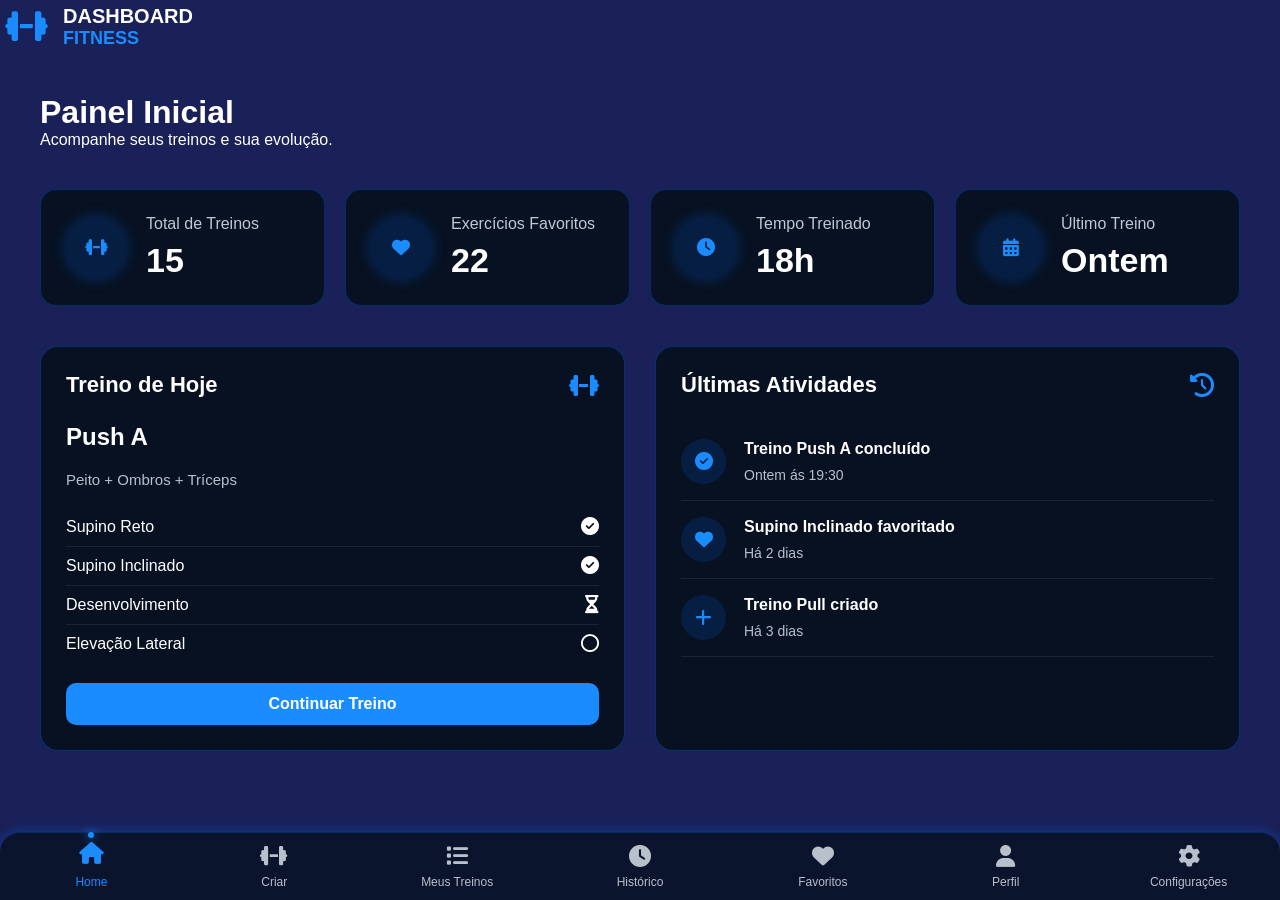
==== index.html @ e54605cf "Primeiro commit - Dashboard Fitness" ====
<!DOCTYPE html>
<html lang="pt-br">
<head>
    <meta charset="UTF-8">
    <meta name="viewport" content="width=device-width, initial-scale=1.0">
    <link rel="stylesheet" href="css/global.css">
    <link rel="stylesheet" href="css/dashboard.css">
    <link rel="stylesheet" href="css/home.css">
    <link rel="stylesheet" href="https://cdnjs.cloudflare.com/ajax/libs/font-awesome/6.5.1/css/all.min.css">
    <title>Guiftness</title>

    
</head>
<body>
    <aside class="sidebar">
        <div class="logo">
            <i class="fa-solid fa-dumbbell"></i>
            <div class="texto-logo">
                <h2>DASHBOARD</h2>
                <span>FITNESS</span>
        </div>
        </div>
       
        </aside>
      
        <main>
           
            <header class="cabecalho-home">
                <div class="titulo-home">
                    <h1>Painel Inicial</h1>
                    <p>Acompanhe seus treinos e sua evolução.</p>

                </div>
            </header>
            <section class="cards">
                <article class="card">

                    <div class="card-icone">
                        <i class="fa-solid fa-dumbbell"></i>
                    </div>
                    <div class="card-conteudo">

                        <h3>Total de Treinos</h3>

                        <span class="card-valor">
                            15
                        </span>
                        

                    </div>
                </article>
                <article class="card">
                    <div class="card-icone">
                        <i class="fa-solid fa-heart"></i>
                    </div>
                    <div class="card-conteudo">
                        <h3>Exercícios Favoritos</h3>
                        <span class="card-valor">
                            22
                        </span>

                    </div>
                    

                </article>
                <article class="card">
                    <div class="card-icone">
                        <i class="fa-solid fa-clock"></i>
                    </div>
                    <div class="card-conteudo">
                        <h3>Tempo Treinado</h3>
                        <span class="card-valor">
                            18h

                        </span>

                    </div>

                </article>
                <article class="card">
                    <div class="card-icone">
                        <i class="fa-solid fa-calendar-days"></i>

                    </div>
                    <div class="card-conteudo">
                        <h3>Último Treino</h3>
                        <span class="card-valor">
                            Ontem

                        </span>

                    </div>

                </article>
            </section>
            <section class="usuario">
                <article class="treino-hoje">
                    <header class="cabecalho-painel">
                        <h2>Treino de Hoje</h2>
                        <i class="fa-solid fa-dumbbell"></i>
                    </header>
                    <div class="conteudo-painel">
                        <h3>Push A</h3>

                        <p>
                            Peito + Ombros + Tríceps
                        </p>

                        <ul class="lista-exercicios">

                            <li>
                                <span>Supino Reto</span>
                                <i class="fa-solid fa-circle-check"></i>
                            </li>

                            <li>
                                <span>Supino Inclinado</span>
                                <i class="fa-solid fa-circle-check"></i>
                            </li>

                            <li>
                                <span>Desenvolvimento</span>
                                <i class="fa-solid fa-hourglass-half"></i>
                            </li>

                            <li>
                                <span>Elevação Lateral</span>
                                <i class="fa-regular fa-circle"></i>
                            </li>
                        </ul>
                        <button class="btn-treino">
                            Continuar Treino

                        </button>

                    </div>


                </article>
                <article class="ultimas-atividades">

                    <header class="cabecalho-painel">
                        <h2>Últimas Atividades</h2>
                        <i class="fa-solid fa-clock-rotate-left"></i>
                    </header>

                    <div class="conteudo-painel">

                        <ul class="lista-atividades">

                            <li>

                                <div class="atividade-icone">
                                    <i class="fa-solid fa-circle-check"></i>
                                </div>

                                <div class="atividade-info">
                                    <h3>Treino Push A concluído</h3>
                                    <p>Ontem ás 19:30</p>
                                </div>

                            </li>
                            <li>

                                <div class="atividade-icone">
                                    <i class="fa-solid fa-heart"></i>
                                </div>

                                <div class="atividade-info">
                                    <h3>Supino Inclinado favoritado</h3>
                                    <p>Há 2 dias</p>
                                </div>
                            </li>
                            <li>
                                
                                <div class="atividade-icone">
                                    <i class="fa-solid fa-plus"></i>
                                </div>

                                <div class="atividade-info">
                                    <h3>Treino Pull criado</h3>
                                    <p>Há 3 dias</p>
                                </div>
                            </li>


                        </ul>

                    </div>

                 

                </article>
            </section>
        </main>
         <nav class="menu-inferior">

            <a class="ativo" href="../index.html">
                <i class="fa-solid fa-house"></i>
                <span>Home</span>
            </a>

            <a   href="pages/criar-treino.html">
               <i class="fa-solid fa-dumbbell"></i>
                <span>Criar</span>
            </a>

            <a href="pages/treinos.html" class="btn">
                <i class="fa-solid fa-list"></i>
                <span>Meus Treinos</span>
            </a>

            <a href="pages/historico-treino.html">
                <i class="fa-solid fa-clock"></i>
                <span>Histórico</span>
            </a>

            <a href="pages/exercicios-favoritos.html">
                <i class="fa-solid fa-heart"></i>
                <span>Favoritos</span>
            </a>

            <a href="pages/perfil.html">
                <i class="fa-solid fa-user"></i>
                <span>Perfil</span>
            </a>

            <a href="pages/configuracoes.html">
                <i class="fa-solid fa-gear"></i>
                <span>Configurações</span>
            </a>


        </nav>
        <script src="js/menu.js"></script>
</body>
</html>
---- css/global.css ----
@charset "UTF-8";

:root {
    --corFundo0: rgb(26, 32, 88);
    --cor1: #006eff;
    --cor2: #1b8cff;
    --cor3: rgba(0,140,255,0.4);

    --font-padrao: Arial, Helvetica,  Sans-serif;
    --font-destaque: ;
}

/* Remove espaços padrões do navegador */
* {
    margin: 0px;
    padding: 0px;
    box-sizing: border-box;
    
}

html, body {
    width: 100%;
    margin: 0;
    padding: 0;
    overflow-x: hidden;

}

main {
    margin: auto;
    
    padding: 40px;
}

body {
    font-family: var(--font-padrao);
    color: white;

    background-color: var(--corFundo0); /* Se caso o sevidor demorar carregar a imagem*/
    background-image: linear-gradient(rgba(5,12,24,.78)), url(../imagens/fundo-index02.png);
    background-size: cover;
    background-position: center;
    background-attachment: fixed;
    height: 100vh;
    
}


.logo {
    display: flex;
   
    align-items: center;
    gap: 15px;
    padding: 5px;
   
}

.logo i {
    
    font-size: 34px;
    color: var(--cor2);
}

.logo span {
    color: var(--cor2);

}

.texto-logo h2 {
    color: white;
    font-size: 20px;
}

.texto-logo span {
    color: var(--cor2);
    font-size: 18px;
    font-weight: bold;
}

/*Configuração da SIDEBAR*/

.menu-inferior {
    position: fixed;

    bottom: 0;
    left: 0;

    width: 100%;
    height: 80px;
}



.menu-inferior {
    position: fixed;
    bottom: 0;
    left: 0;

    width: 100%;
    height: 68px;

    display: flex;
    justify-content: space-around;
    align-items: center;

    background: rgba(7, 17, 31, .75);

    backdrop-filter: blur(0px);

    border-top: 1px solid rgba(0, 110, 255, .25);

    box-shadow: 0 0 12px rgba(0,110,255,.4);

    border-radius: 20px 20px 0 0 ;

    z-index: 1000;

    
}

.menu-inferior a {
    flex: 1;

    display: flex;
    flex-direction: column;

    align-items: center;
    justify-content: center;

    gap: 6px;

    text-decoration: none;
    color: #b8c0cc;

    transition: .3s;

    position: relative;
}

.menu-inferior a i {
    font-size: 22px;
    margin-bottom: 2px;
}

.menu-inferior a span {
    font-size: 12px;
    font-weight: 500;
}

.menu-inferior a.ativo {
    color: var(--cor2);
}

.menu-inferior a.ativo i {
    transform: translateY(-3px);
}

.menu-inferior a.ativo::before {
    content: "";

    position: absolute;

    width: 6px;
    height: 6px;

    top: -13px;
    left: 50%;

    transform: translateX(-50%);

    border-radius: 50%;

    background: var(--cor2);

    box-shadow: 0 0 10px var(--cor2);
}
---- css/dashboard.css ----
@charset "UTF-8";


/* Cores das tags dos treinos */
:root  {
    --tag-peito1: #ff5b5b;
    --tag-peito2: #ff6d6d;
    --tag-peito3: rgba(255,60,60,.12);
    --tag-costa1: rgb(0, 0, 245) ;
    --tag-costa2: rgb(63, 63, 245);
    --tag-costa3: rgba(70, 70, 250, 0.24);    
    --tag-ombros1:#f59e0b;     
    --tag-pernas1:#22c55e;               
}

/* CSS da pagina criar treino */
.cabecalho-pagina {
    display: flex;
    justify-content: space-between;
    align-items: center;

    margin-bottom: 35px;
}

.cabecalho-esquerdo {
    display: flex;
    align-items: center;
    gap: 20px;
}

.cabecalho-direito {
    display: flex;
    align-items: center;
    gap: 20px;
}


   
.cabecalho-titulo h1 {
    font-size: 44px;
    font-weight: 700;
    margin-bottom: 8px;
}

.cabecalho-titulo p {
    font-size: 17px;
    color: #b8c0cc;

    line-height: 1.5 ;
}

.cabecalho-icone i {
    position: absolute;

    left: 50px;

    top: 50%;

    transform: translateY(-50%);

    color: #8b98aa;

    pointer-events: none;
   


} 

.cabecalho-link a {
    display: flex;
    align-items: center;
    gap: 12px;

    padding: 14px 22px;

    border-radius: 14px;
    border: 1px solid rgba(0, 110, 255, .60);

    background: rgba(7, 17, 31, .75);

    color: white;

    text-decoration: none;

    transition: .3s;

   
}

.cabecalho-link a:hover {
    transform: translateY(-3px);

    border-color: var(--cor2);

    box-shadow: 0 0 20px rgba(0, 110, 255, .20);
}

/* ======================
Configuração dos painéis 
========================*/

.area-principal {
    display: grid;
    grid-template-columns: 470px 1fr;

    gap: 18px;

    align-items: start;

   /*  border: 2px solid red; */
    
   
}

/* ====================
Dados do Treino
======================= */


.card-treino {
    display: flex;
    flex-direction: column;
    gap: 15px;

    background: rgba(7, 17, 31, .82);

    border: 1px solid rgba(0, 110, 255, .20);

    border-radius: 20px;

    padding: 30px;

    backdrop-filter: blur(12px);

   /*  border: 2px solid yellow; */
}

.titulo-card {
    margin-bottom: 30px;
}

.titulo-card h2 {
    font-size: 30px;

    margin-bottom: 6px;
}

.titulo-card p {
    color: #b8c0cc;
}

.form-treino {
    display: flex;

    flex-direction: column;

    gap: 24px;
}







/* Campos-grid */
.campos-grid {
    display: grid;
    
    grid-template-columns: 1fr 1fr;

    gap: 20px;
}

/* Regra geral */
.campo-formulario input,
.campo-formulario select,
.campo-formulario textarea {
   

    width: 100%;

    padding: 14px 18px;

    border: 1px solid rgba(255, 255, 255, .08);

    border-radius: 6px;

    background: rgba(15, 25, 40, .85);

    color: #ffffff;
}

/* Regra específica dos campos que possuem ícone */
.campo-icone input,
.campo-icone select {
    
    padding-left: 42px;
}

.campo-icone {
    position: relative;
   

}

.campo-icone i {
    position: absolute;

    left: 14px;
    top: 50%;

    transform: translateY(-50%);

    color: var(--cor2);

    font-size: 15px;

    pointer-events: none;

    z-index: 1;


} 


.campo-formulario input:focus, 
.campo-formulario select:focus, 
.campo-formulario textarea:focus {
    outline: none;

    border-color: var(--cor2);

    box-shadow: 0 0 12px rgba(0, 110, 255, .25);
}

.campo-formulario input::placeholder,
.campo-formulario textarea::placeholder {

    color: #7d8b9f;
}

.campo-formulario textarea {
    min-height: 120px;
    resize: vertical;
}

.campo-formulario label {
    display: block;

    margin-bottom: 8px;

    font-weight: 600;
}


/* =========================
Seção exercícios adicionados
 ==========================*/

 .exercicios-adicionados {

    background: rgba(15,25, 40, .85);

    border: 1px solid rgba(255, 255, 255, .08);

    border-radius: 18px;

    padding: 23px;
}

.exercicios-adicionados header {
    display: flex;
    justify-content: space-between;

    align-items: center;

    margin-bottom: 24px;
}

.contador {
    display: flex;

    align-items: center;
    justify-content: center;

    width: 28px;
    height: 28px;

    border-radius: 999px;

    background: var(--cor3);
    color: var(--cor2);

    font-weight: 700;
}

.conteudo-lista {
    display: flex;
    flex-direction: column;
    align-items: center;
    justify-content: center;
    text-align: center;
    min-height: 220px;

    gap: 18px;
}

.conteudo-lista i {
    width: 80px;
    height: 80px;

    display: flex;
    justify-content: center;
    align-items: center;

    margin: 0 auto 25px;

    border-radius: 50%;
    background: rgba(0, 110, 255, .15);

    color: var(--cor2);

    font-size: 36px;
}

.conteudo-lista h4 {
    font-size: 22px;
    font-weight: 700;

    margin-bottom: 10px;

    color: white;
}

.conteudo-lista p {
    max-width: 320px;

    margin: 0 auto;

    line-height: 1.6;

    color: #b8c0cc;

    font-size: .95rem;
}

i {
    font-size: 18px;
    
}
.acoes-treino {
    margin-top: 18px;
}
.acoes-treino button {
    
    width: 100%;

    padding: 14px 20px;

    border: none;
    border-radius: 12px;

    background: var(--cor2);
    color: white;

    font-size: 1rem ;
    font-weight: 600;
    cursor: pointer;

    display: flex;
    align-items: center;
    justify-content: center;
    gap: 10px;

    transition: .3s ease;

}

.acoes-treino button:hover {
    transform: translateY(-2px);

    box-shadow: 0 8px 20px rgba(0, 110, 255, .30);  
}

.acoes-treino button:active {
    transform: translateY(0);
}

.acoes-lixeira button {
    display: flex;
    align-items: center;
    justify-content: center;
    
    width: 100%;
    
    border-radius: 10px;
    border: none;

    cursor: pointer;

    
}

/* =======================
 Cofiguração da Biblioteca
 =========================*/ 

 .biblioteca {
    background: rgba(7, 17, 31, .88);

    border: 1px solid rgba(0, 110, 255, .20);



    border-radius: 20px;

    padding: 28px;

   /*  border: 2px solid linen; */
}

.biblioteca header {
    margin-bottom: 25px;
}

.biblioteca h2 {
    font-size: 28px;
    margin-bottom: 8px;
}

.biblioteca p {
    color: #b8c0cc;

    line-height: 1.5;
}

.campo-busca {
    position: relative;
    margin: 25px 0;
}

.campo-busca i {
    position: absolute;

    left: 18px;

    top: 50%;

    transform: translateY(-50%);

    color: #8b98aa;

    pointer-events: none;
}

.campo-busca input {
    width: 100%;

    padding: 16px 20px 16px 52px;

    border: none;

    outline: none;

    border-radius: 14px;

    background: rgba(18, 30, 48, .85);

    color: white;

}

.filtros {
    display: flex;
    gap: 10px;

    margin: 25px 0;

    flex-wrap: wrap;
}

.filtros button {
    padding: 10px 18px;

    border: none;

    border-radius: 999px;

    background: rgba(255, 255, 255, .06);

    color: #b8c0cc;

    font-size: .9em;

    cursor: pointer;

    transition: .30s;
}

.filtros button:hover {
    background: rgba(0, 110, 255, .18);

    color: white;
}

.filtros  button.ativo {
    background: var(--cor2);

    color: white;

    box-shadow: 0 0 15px rgba(0, 110, 255, .35);
}


/* ========================
Estilização da Biblioteca
=========================== */



.card-exercicio {
  
    display: flex;
    align-items: center;

    gap: 18px;

    padding: 16px 18px;

    background: rgba(16, 24, 40, .92);

    border: 1px solid rgba(255, 255, 255, .05);

    border-radius: 18px;

    margin-bottom: 10px;

    transition: .3s ease;

}

.card-exercicio:hover {
    transform: translateY(-3px);

    border-color: rgba(0, 110, 255, .35);

    box-shadow:  0 12 25px rgba(0, 110, 255, .15);
}

.card-exercicio img {
    width: 120px;
    padding: 100px;
    padding: 6px 5px;

    border-radius: 10px;

    object-fit: cover;

    flex-shrink: 0;

    
}

.conteudo-exercicio {
    flex: 1;

    display: flex;

    flex-direction: column;

    gap: 8px;
}

.conteudo-exercicio h3 {
    font-size: 20px;

    font-weight: 700;

    color: white;
}

.descricao {
    color: #b8c0cc;

    line-height: 1.5;

    font-size: .95rem;
}

.acoes-exercicio {
    display: flex;
    align-items: center;

    gap: 200px;
    
    margin-left: auto;

}

.peito {
   
    display: inline-flex;
    align-items: center;
    justify-content: center;

    padding: 6px 14px;

    border-radius: 12px;

    font-size: .90rem;
    font-weight: 600;

    border: 1px solid var(--tag-peito1) ;
    color: var(--tag-peito2);
    background: var(--tag-peito3);
}

.costas {
   

    display: inline-flex;
    align-items: center;
    justify-content: center;

    padding: 6px 14px ;

    border-radius: 12px;

    font-size: .90rem;
    font-weight: 600;

    border: 1px solid var(--tag-costa1);
    color: var(--tag-costa2);
    background: var(--tag-costa3);

}



 .lista-exercicio button {
    width: 44px;
    height: 44px;

    border: none;

    border-radius: 50%;

    background: var(--cor2);

    color: white;

    font-size: 20px;

    cursor: pointer;

    transition: .30s;
}

.lista-exercicio button:hover {
    transform: scale(1.08);

    box-shadow: 0 0 20px rgba(0, 110, 255, .35);
}
---- css/home.css ----
.cards {
    display: grid;
    grid-template-columns: repeat(4, 1fr);
    
    gap: 20px;
    margin-top: 40px;
}


.card{
    background: rgba(7,17,31,.95);
    border: 1px solid rgba(0,110,255,.3);

    border-radius: 16px;

    padding: 25px;

    display: flex;
    align-items: center;
    gap: 20px;

    transition: 0.3s;

    
}

.card-icone{
    width: 60px;
    height: 60px ;

    display: flex;
    justify-content: center;
    align-items: center;

    border-radius: 50%;

    background: rgba(0,110,255,.15);

    color: var(--cor2);

    font-size: 24px;

    box-shadow: 0 0 15px rgba(0,110,255,.35);
}

.card-conteudo h3{
    font-size: 16px;
    font-weight: 500;
    color: #bfc9d4;
    margin-bottom: 8px;
}

.card-valor {
    font-size: 34px;
    font-weight: 700;

}

.card:hover{
    transform: translateY(-6px);
    border-color: var(--cor2);
    box-shadow: 0 10px 25px rgb(0, 110, 255, 0.25);
    
}

.card {
    transition: transform 0.3s ease,
                border-color 0.3s ease,
                box-shadow 0.3s ease;
}

.card:hover {
    transform: translateY(-6px);
    border-color: var(--cor2);

    box-shadow: 0 0 25px rgba(0, 110, 255, .25);
}


/* Css dos 2 painéis de baixo*/
.usuario {
    display: flex;
    gap: 30px;
    margin-top: 40px;
}

/*Faz os dois painéis ocuparem o mesmo espaço*/
.usuario article {
    flex: 1;
}

.usuario article {
    flex: 1;

    background: rgba(7, 17, 31, .95);

    border: 1px solid rgba(0,110,255,.35);

    border-radius: 18px;

    padding: 25px;
}

.cabecalho-painel {
    display: flex;
    justify-content: space-between;
    align-items: center;

    margin-bottom: 25px;
}

.cabecalho-painel h2 {
    font-size: 22px;
    font-weight: 600;
}

.cabecalho-painel i {
    font-size: 24px;
    color: var(--cor2);
}

.conteudo-painel {
    display: flex;
    flex-direction: column;
    gap: 20px;
}

.conteudo-painel h3 {
    font-size: 24px;
    color: white;
}

.conteudo-painel p {
    color: #b8c0cc;
    font-size: 15px;
}

.lista-exercicios {
    list-style: none;
    padding: 0;
    margin: 0;
}

.lista-exercicios li {
    display: flex;
    justify-content: space-between;
    align-items: center;

    padding: 10px 0 ;

    border-bottom: 1px solid rgba(255, 255,255, .08);
}



.lista-exercicios li:last-child {
    border-bottom: none;
}

.btn-treino {
    background: var(--cor2);
    color: white;

    border: none;
    border-radius: 10px;

    padding: 12px 20px;

    font-size: 16px;
    font-weight: 600;

    cursor: pointer;
    
    transition: .3s;

}

.btn-treino:hover {
    background: var(--cor3);

    transform: translateY(-2px);

    box-shadow: 0 8px 20px rgba(0,110,255, .30);
}

.lista-atividades {
    list-style: none;
    padding: 0;
    margin: 0;
}

.lista-atividades li {
    display: flex;
    align-items: center;
    gap: 18px;

    padding: 16px 0;

    border-bottom: 1px solid rgba(255, 255,255, .08);
}

.atividade-icone {
    width: 45px;
    height: 45px;

    display: flex;
    justify-content: center;
    align-items: center;

    border-radius: 50%;

    background: rgba(0,110,255,.15);

    color: var(--cor2);

    font-size: 18px;
}

.atividade-info h3 {
    font-size: 16px;
    font-weight: 600;
    margin-bottom: 4px;
    color: white;
}

.atividade-info p {
    color: #b8c0cc;
    font-size: 14px;
}

.atividade-info {
    display: flex;
    flex-direction: column;
    gap: 5px;
}

.lista-atividades li {
    transition: .3s;
}
.lista-atividades li:hover {
    background: rgba(255, 255,255, .03);
    border-radius: 10px;

    
}

/*Configuração da responsividade*/
/* Tablets */
@media (max-width: 1024px) {
    .cards{
        gap: 16px;
    }

}




/* Tablets menores */
@media (max-width: 768px) {
    .cards {
        grid-template-columns: repeat(2,1fr);
    }

    .usuario {
        
        gap: 15px;
    }

    .usuario article {
        padding: 18px;
    }

    .conteudo-painel h3 {
        font-size: 20px;
    }
    .lista-exercicios li, 
    .lista-atividades li {
        padding: 8px 0;
    }

    
}





/* celulares */
@media (max-width: 560px) {

    .cards {
        gap: 12px;

    }

    .card {
        padding: 15px;
        gap: 15px
        
    }

    .card-valor {
        padding: 18px;
        
    }

    .card-valor i {
        font-size: 32px;
    }

    .card-icone {
        font-size: 15px;
        width: 30px;
        height: 30px;
    }

    .usuario {
        gap: 10px;
    }

    .usuario article {
        padding: 15px;
    }

    .btn-treino {
        width: 100%;
    }

    .menu-inferior {
        height: 70px;
        
    }

    .menu-inferior a i {
        font-size: 20px;
    }

    .menu-inferior a span {
        font-size: 11px;
    }

}




/* celulares muito pequenos */
@media (max-width: 360px) {

}
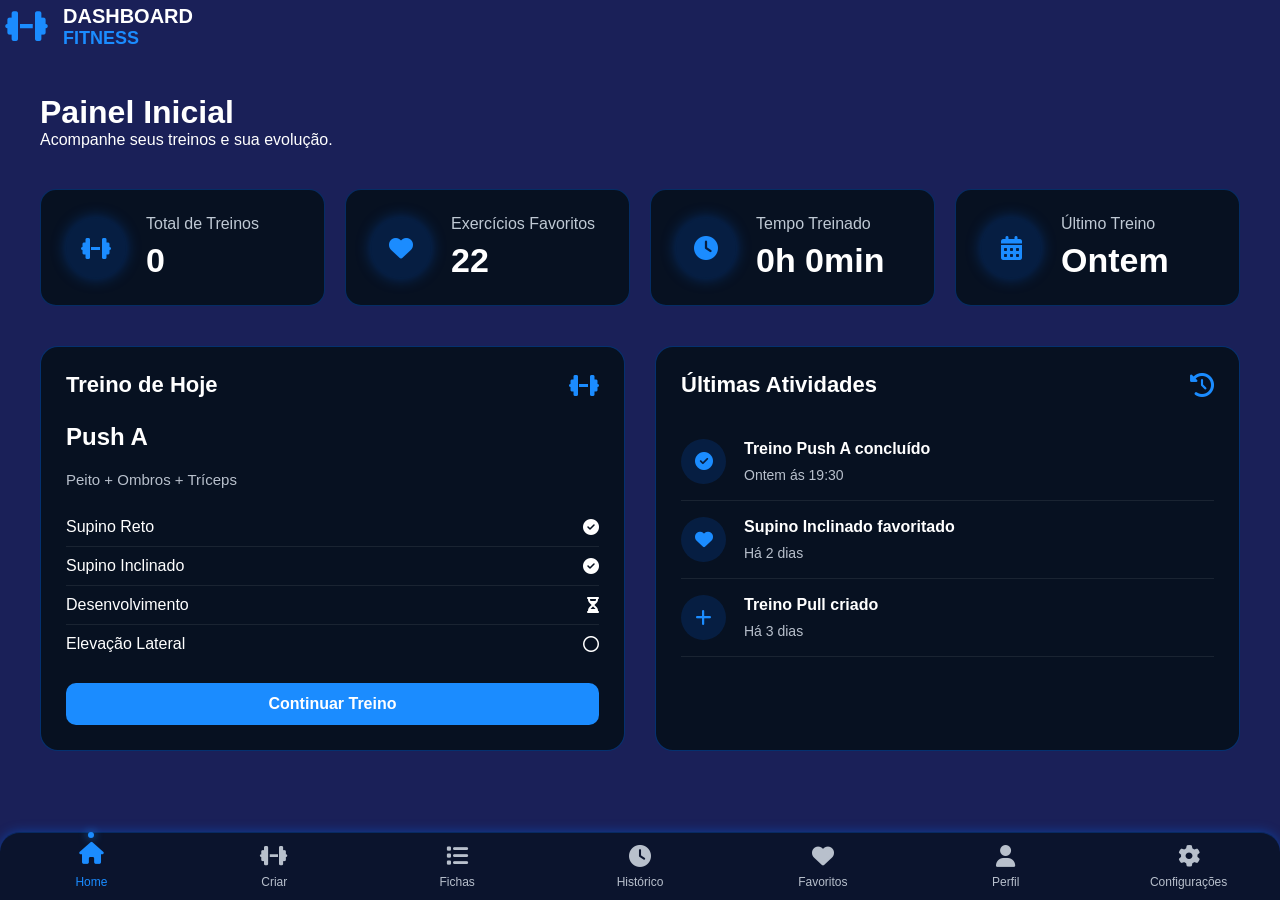
==== commit 0ec17284: "Novas funcionalidades adicionadas: foi implementado uma função para criar fichas dos exercícios" ====
--- a/index.html
+++ b/index.html
@@ -4,6 +4,7 @@
     <meta charset="UTF-8">
     <meta name="viewport" content="width=device-width, initial-scale=1.0">
     <link rel="stylesheet" href="css/global.css">
+    <link rel="stylesheet" href="css/treino.css">
     <link rel="stylesheet" href="css/dashboard.css">
     <link rel="stylesheet" href="css/home.css">
     <link rel="stylesheet" href="https://cdnjs.cloudflare.com/ajax/libs/font-awesome/6.5.1/css/all.min.css">
@@ -42,7 +43,7 @@
 
                         <h3>Total de Treinos</h3>
 
-                        <span class="card-valor">
+                        <span class="card-valor" id="total-treinos">
                             15
                         </span>
                         
@@ -69,7 +70,7 @@
                     </div>
                     <div class="card-conteudo">
                         <h3>Tempo Treinado</h3>
-                        <span class="card-valor">
+                        <span class="card-valor" id="tempo-treinado">
                             18h
 
                         </span>
@@ -205,9 +206,9 @@
                 <span>Criar</span>
             </a>
 
-            <a href="pages/treinos.html" class="btn">
+            <a href="pages/treinos.html" >
                 <i class="fa-solid fa-list"></i>
-                <span>Meus Treinos</span>
+                <span>Fichas</span>
             </a>
 
             <a href="pages/historico-treino.html">
@@ -232,7 +233,7 @@
 
 
         </nav>
-        <script src="js/menu.js"></script>
+        <script src="js/home.js"></script>
 </body>
 </html>
 
--- a/css/global.css
+++ b/css/global.css
@@ -1,98 +1,120 @@
 @charset "UTF-8";
 
+/* =========================
+   VARIÁVEIS GLOBAIS
+   ========================= */
+
 :root {
-    --corFundo0: rgb(26, 32, 88);
-    --cor1: #006eff;
-    --cor2: #1b8cff;
-    --cor3: rgba(0,140,255,0.4);
-
-    --font-padrao: Arial, Helvetica,  Sans-serif;
-    --font-destaque: ;
-}
-
-/* Remove espaços padrões do navegador */
+
+    /* Cores principais */
+    --cor-fundo: rgb(26, 32, 88);
+    --cor-primaria: #006eff;
+    --cor-destaque: #1b8cff;
+    --cor-destaque-transparente: rgba(0, 140, 255, .40);
+
+    /* Textos */
+    --cor-texto: #ffffff;
+    --cor-texto-secundario: #b8c0cc;
+    --cor-placeholder: #7d8b9f;
+
+    /* Fontes */
+    --font-padrao: Arial, Helvetica, sans-serif;
+}
+
+
+/* =========================
+   RESET
+   ========================= */
+
 * {
-    margin: 0px;
-    padding: 0px;
+    margin: 0;
+    padding: 0;
     box-sizing: border-box;
-    
-}
-
-html, body {
+}
+
+
+html,
+body {
     width: 100%;
     margin: 0;
     padding: 0;
     overflow-x: hidden;
-
-}
-
-main {
-    margin: auto;
-    
-    padding: 40px;
-}
+}
+
+
+/* =========================
+   BODY
+   ========================= */
 
 body {
     font-family: var(--font-padrao);
-    color: white;
-
-    background-color: var(--corFundo0); /* Se caso o sevidor demorar carregar a imagem*/
-    background-image: linear-gradient(rgba(5,12,24,.78)), url(../imagens/fundo-index02.png);
+
+    color: var(--cor-texto);
+
+    background-color: var(--cor-fundo);
+
+    background-image:
+        linear-gradient(rgba(5, 12, 24, .78)),
+        url("../imagens/fundo-index02.png");
+
     background-size: cover;
     background-position: center;
     background-attachment: fixed;
-    height: 100vh;
-    
-}
-
+
+    min-height: 100vh;
+}
+
+
+/* =========================
+   MAIN
+   ========================= */
+
+main {
+    margin: auto;
+    padding: 40px;
+}
+
+
+/* =========================
+   LOGO
+   ========================= */
 
 .logo {
     display: flex;
-   
     align-items: center;
+
     gap: 15px;
     padding: 5px;
-   
 }
 
 .logo i {
-    
     font-size: 34px;
-    color: var(--cor2);
+    color: var(--cor-destaque);
 }
 
 .logo span {
-    color: var(--cor2);
-
+    color: var(--cor-destaque);
 }
 
 .texto-logo h2 {
-    color: white;
+    color: var(--cor-texto);
     font-size: 20px;
 }
 
 .texto-logo span {
-    color: var(--cor2);
+    color: var(--cor-destaque);
     font-size: 18px;
     font-weight: bold;
 }
 
-/*Configuração da SIDEBAR*/
+
+/* =========================
+   MENU INFERIOR
+   ========================= */
 
 .menu-inferior {
     position: fixed;
 
-    bottom: 0;
-    left: 0;
-
-    width: 100%;
-    height: 80px;
-}
-
-
-
-.menu-inferior {
-    position: fixed;
     bottom: 0;
     left: 0;
 
@@ -109,14 +131,14 @@
 
     border-top: 1px solid rgba(0, 110, 255, .25);
 
-    box-shadow: 0 0 12px rgba(0,110,255,.4);
-
-    border-radius: 20px 20px 0 0 ;
+    box-shadow:
+        0 0 12px rgba(0, 110, 255, .40);
+
+    border-radius: 20px 20px 0 0;
 
     z-index: 1000;
-
-    
-}
+}
+
 
 .menu-inferior a {
     flex: 1;
@@ -130,31 +152,37 @@
     gap: 6px;
 
     text-decoration: none;
+
     color: #b8c0cc;
 
     transition: .3s;
 
     position: relative;
 }
+
 
 .menu-inferior a i {
     font-size: 22px;
     margin-bottom: 2px;
 }
 
+
 .menu-inferior a span {
     font-size: 12px;
     font-weight: 500;
 }
 
+
 .menu-inferior a.ativo {
-    color: var(--cor2);
-}
+    color: var(--cor-destaque);
+}
+
 
 .menu-inferior a.ativo i {
     transform: translateY(-3px);
 }
 
+
 .menu-inferior a.ativo::before {
     content: "";
 
@@ -170,13 +198,32 @@
 
     border-radius: 50%;
 
-    background: var(--cor2);
-
-    box-shadow: 0 0 10px var(--cor2);
-}
-
-
-
-
-
-
+    background: var(--cor-destaque);
+
+    box-shadow:
+        0 0 10px var(--cor-destaque);
+}
+
+
+/* =========================
+   RESPONSIVIDADE
+   ========================= */
+
+@media (max-width: 560px) {
+
+    main {
+        padding: 20px;
+    }
+
+    .menu-inferior {
+        height: 70px;
+    }
+
+    .menu-inferior a i {
+        font-size: 20px;
+    }
+
+    .menu-inferior a span {
+        font-size: 11px;
+    }
+}
--- a/css/treino.css
+++ b/css/treino.css
@@ -0,0 +1,619 @@
+@charset "UTF-8";
+
+:root {
+
+
+
+    /* Fundos */
+    --treino-fundo-card: rgba(7, 17, 31, .95);
+    --treino-fundo-input: rgba(18, 30, 48, .85);
+    --treino-fundo-botao: rgba(5, 54, 119, 0.15);
+
+    /* Bordas */
+    --treino-borda-card: rgba(0, 110, 255, .25);
+    --treino-borda-hover: rgba(0, 110, 255, .50);
+
+    /* Textos */
+    --treino-texto-principal: #ffffff;
+    --treino-texto-secundario: #b8c0cc;
+    --treino-texto-terciario: #8b98aa;
+
+    /* Sombras */
+    --treino-sombra-card: 0 10px 25px rgba(0, 110, 255, .15);
+    --treino-sombra-hover: 0 0 20px rgba(0, 110, 255, .25);
+
+    /* Tags dos cards  */
+    --treino-card-azul: #1457c5;
+    --treino-card-verde: #008f5a;
+    --treino-card-roxo: #6840b8;
+    --treino-card-laranja: #c96b0a;
+    --treino-card-texto: #ffffff;
+    --treino-card-borda: rgba(255, 255, 255, .08);
+
+    /* Tags dos treinos */
+    --treino-tag-hipertrofia: #ff5b5b;
+    --treino-tag-forca: #006eff;
+    --treino-tag-definicao: #22c55e;
+    --treino-tag-condicionamento: #8b5cf6;
+
+    /* Ações */
+    --treino-cor-editar: #006eff;
+    --treino-cor-excluir: #ff4d4d;
+
+    /* Espaçamentos */
+    --treino-radius-card: 10px;
+    --treino-radius-botao: 8px;
+
+    /* Transições */
+    --treino-transicao: .3s ease;
+}
+
+
+/* cabeçalho  */
+.cabecalho-treinos {
+    display: flex;
+
+    justify-content: space-between;
+    align-items: center;
+
+    margin-bottom: 25px;
+}
+
+.titulo-pagina {
+    display: flex;
+    flex-direction: column;
+    gap: 6px;
+}
+
+.titulo-pagina h1 {
+    font-size: 32px;
+    font-weight: 700;
+    color: var(--cor-texto);
+    line-height: 1.1;
+}
+
+.titulo-pagina p {
+    font-size: 14px;
+    color: var(--cor-texto-secundario);
+}
+
+/* Botão do criar-treino */
+
+.btn-novo-treino {
+    display: inline-flex;
+    align-items: center;
+    justify-content: center;
+    gap: 9px;
+
+    padding: 12px 18px;
+
+    
+    color: var(--cor-texto);
+
+    background: var(--cor-destaque);
+
+    border: 1px solid var(--cor-primaria);
+
+    border-radius: 9px;
+
+    text-decoration: none;
+
+    font-size: 14px;
+    font-weight: 600;
+
+    transition: 
+    background-color .3s ease,
+    border-color .3s ease,
+    transform .3s ease,
+    box-shadowm .3s ease;
+}
+
+.btn-novo-treino:hover {
+    
+    border-color: var(--cor-destaque);
+
+    transform: translateY(-3px);
+
+   box-shadow:  0 0 20px rgba(0, 110, 255, .20);
+       
+}
+
+/* =====================
+4 CARDS DO RESUMO
+======================== */
+
+.resumo-treinos {
+    display: grid;
+    grid-template-columns: repeat(4, 1fr);
+    gap: 14px;
+    margin-bottom: 25px;
+}
+
+/* Card individual */
+.card-resumo {
+    position: relative;
+    min-height: 80px;
+    padding: 16px;
+    border: 1px solid var(--treino-borda-card);
+    border-radius: 15px;
+    color: var(--treino-card-texto);
+
+    display: flex;
+    align-items: center;
+
+    overflow: hidden;
+
+    transition: 0.3s;
+}
+
+.card-resumo:hover {
+    transform: translateY(-3px);
+}
+
+/* conteúdo */
+.card-resumo-conteudo{
+    display: flex;
+    flex-direction: column;
+    gap: 10px;
+}
+
+/* Titulo */
+.card-resumo-conteudo > span {
+    font-size: 13px;
+    font-weight: 500;
+
+}
+
+/* número */
+.card-resumo-conteudo strong {
+    font-size: 25px;
+    font-weight: 700;
+    line-height: 1;
+}
+
+/* Unidade "min" */
+.card-resumo-conteudo strong small {
+    font-size: 10px;
+    margin-left: 3px;
+    font-weight: 600;
+
+    
+}
+
+/* Ícone */
+.card-resumo > i {
+    margin-left: auto;
+    font-size: 20px;
+    opacity: .75;
+}
+
+/* Cores dos cards  */
+.card-total {
+    background: var(--treino-card-azul);
+}
+
+.card-semana {
+    background: var(--treino-card-verde);
+}
+
+.card-exercicios {
+    background: var(--treino-card-roxo);
+}
+
+.card-duracao {
+    background: var(--treino-card-laranja);
+}
+
+/* ===================
+BUSCA E FILTROS
+===================== */
+
+.filtros-treinos {
+    display: flex;
+
+    align-items: center;
+
+    gap: 28px;
+
+    margin-top: 20px;
+    margin-bottom: 24px;
+}
+
+/* campo busca */
+
+.campo-busca-treinos {
+    position: relative;
+
+    flex: 1;
+}
+
+/* input */
+
+.campo-busca-treinos input {
+    width: 100%;
+
+    height: 48px;
+
+    padding: 0 18px 0 48px;
+
+    border: 1px solid var(--treino-borda-card);
+
+    border-radius: 8px;
+
+    background: var(--treino-fundo-input);
+    color: var(--cor-texto);
+
+    font-family: var(--font-padrao);
+
+    font-size: 14px;
+
+    outline: none;
+
+    transition: .3s;
+
+
+}
+
+.campo-busca-treinos i {
+    position: absolute;
+
+    left: 18px;
+    top: 50%;
+
+    transform: translateY(-50%);
+
+   
+
+    pointer-events: none;
+}
+
+.campo-busca-treinos input:focus {
+    border-color: var(--cor-destaque);
+
+    box-shadow: var(--treino-sombra-hover);
+
+}
+
+.campo-busca-treinos input::placeholder {
+    color: var(--cor-placeholder);
+}
+
+/*===============
+FIILTRO OBJETIVO 
+ ================== */
+
+.filtro-objetivo { /* largura fixa para todos os objetivos */
+    width: 220px;
+}
+
+.filtro-objetivo select {
+    width: 100%;
+    height: 48px;
+    padding: 0 16px;
+    border: 1px solid var(--treino-borda-card);
+    border-radius: 8px;
+
+    background: var(--treino-fundo-input);
+    color: var(--cor-texto);
+
+    font-family: var(--font-padrao);
+
+    font-size: 14px;
+    outline: none;
+    cursor: pointer;
+
+}
+
+.filtro-objetivo select:focus {
+    border-color: var(--cor-destaque);
+
+    box-shadow: var(--treino-sombra-hover);
+
+}
+
+/* Botão de filtros */
+
+.btn-filtros {
+    width: 48px;
+    height: 48px;
+
+    display: flex;
+    align-items: center;
+    justify-content: center;
+
+    border: 1px solid var(--treino-borda-card);
+
+    border-radius: 8px;
+
+    background: var(--treino-fundo-input);
+    color: var(--cor-texto-secundario);
+
+    cursor: pointer;
+    transition: .3s;
+}
+
+.btn-filtros:hover {
+    border-color: var(--cor-destaque);
+
+    color: var(--cor-destaque);
+
+    background-color: var(--treino-fundo-botao);
+
+    transform: translatey(-2px);
+}
+
+
+/*==================
+ Criar as fichas  ///////////////////////////////////////////////////////////////
+ ===================  */
+
+.lista-treinos {
+    display: grid;
+    grid-template-columns: repeat(auto-fit, minmax(500px, 1fr));  /* O navegador calcula automaticamente quantos cards cabem */
+
+    gap: 10px;
+    padding: 20px 20px;
+
+    
+
+    
+}
+
+.card-ficha {
+    display: flex;
+    min-height: 260px;
+    background: rgba(3, 15, 30, .88);
+    border: 2px solid var(--cor-primaria);
+    border-radius: 22px;
+
+    overflow: hidden;
+}
+
+/* imagem */
+.imagem-ficha {
+    width: 30%;
+    min-height: 260px;
+    flex-shrink: 0;
+    overflow: hidden;
+    
+}
+
+.imagem-ficha img {
+    width: 100%;
+    height: 100%;
+    object-fit: contain;
+    display: block;
+}
+
+/* Conteúdo da ficha */
+.conteudo-ficha {
+
+    width: 65%;
+    padding: 10px 15px;
+    box-sizing: border-box;
+    min-width: 0;
+}
+
+.cabecalho-ficha {
+    display: flex;
+    justify-content: space-between;
+    align-items: center;
+    gap: 10px;
+}
+/* Titulo  */
+.cabecalho-ficha h2 {
+    color: var(--cor-texto);
+    font-size: 23px;
+    font-weight: 700;
+    margin: 0;
+    white-space: nowrap;
+}
+
+
+.titulo-destaque {
+    color: var(--cor-destaque);
+}
+
+/* Tag Objetivo do Treino */
+.tag-ficha {
+    display: inline-flex;
+    align-items: center;
+    gap: 6px;
+
+    padding: 6px 10px;
+
+    color: var(--cor-destaque);
+    background: rgba(0, 110, 255, 0.12);
+
+    border: 1px solid var(--cor-destaque);
+    border-radius: 20px;
+
+    font-size: 14px;
+    font-weight: 600;
+
+    white-space: nowrap;
+    flex-shrink: 0;
+}
+
+.tag-ficha i {
+    font-size: 13px;
+}
+
+/* Dia da semana  */
+.dia-ficha {
+    display: flex;
+    align-items: center;
+    gap: 10px;
+
+    margin: 8px 0 16px;
+
+    color: rgba(190, 220, 255, 0.85);
+    font-size: 15px;
+}
+
+.dia-ficha i {
+    color: var(--cor-texto);
+    font-size: 15px;
+}
+
+/* Bloco de informação da ficha do meio  */
+.informacoes-ficha {
+    display: flex;
+    align-items: center;
+    gap: 15px;
+
+    padding: 10px 12px;
+
+    border: 1px solid var(--cor-destaque);
+    border-radius: 12px;
+
+    margin-bottom: 14px;
+
+    color: var(--cor-texto);
+    font-size: 14px;
+}
+
+/* Criando as divisorias  */
+.informacoes-ficha span + span {
+    border-left: 1px solid var(--cor-destaque);
+    padding-left: 15px;
+    
+}
+
+.informacoes-ficha i {
+    color: var(--cor-destaque);
+    margin-right: 5px;
+}
+
+.informacoes-ficha span {
+    display: flex;
+    align-items: center;
+    white-space: nowrap;
+}
+
+/* lista de exercícios da ficha. */
+.exercicios-ficha {
+    display: flex;
+    align-items: center;
+    flex-wrap: wrap;
+    gap: 4px 8px;
+    color: rgba(190, 220, 255, 0.85);
+
+    font-size: 13px;
+}
+
+.exercicios-ficha > i {
+    color: var(--cor-destaque);
+    margin-right: 5px;
+}
+
+/* OS pontos de divisoria */
+.exercicios-ficha span + span::before {
+    content: "·";
+    color: var(--cor-destaque);
+    margin-right: 8px;
+    font-size: 20px;
+    
+}
+
+/* Linha azul antes do botões */
+.acoes-ficha {
+    border-top: 1px solid var(--cor-destaque);
+    margin-top: 10px;
+    padding-top: 10px;
+
+    display: flex;
+    align-items: center;
+    gap: 8px;
+}
+
+/* Botão iniciar  */
+.btn-iniciar {
+    background-color: var(--cor-destaque);
+    color: white;
+
+    border: none;
+    border-radius: 6px;
+
+    padding: 6px 10px;
+
+    font-size: 12px;
+    font-weight: 600;
+
+    cursor: pointer;
+
+    display: flex;
+    align-items: center;
+    gap: 5px;
+}
+
+.btn-iniciar:hover {
+    filter: brightness(1.15);
+}
+
+/* Linha de dvisória azul */
+.acoes-ficha .btn-editar {
+    position: relative;
+    margin-left: 10px;
+    padding-left: 20px;
+}
+
+.acoes-ficha .btn-editar::before {
+    content: "";
+    position: absolute;
+    left: -10px;
+    top: 50%;
+    transform: translateY(-50%);
+
+    height: 20px;
+    border-left: 1px solid var(--cor-destaque);
+}
+
+/* Botão editar */
+.btn-editar {
+    background: var(--treino-fundo-input);
+    color: var(--cor-destaque);
+
+
+    display: flex;
+    align-items: center;
+    gap: 5px;
+
+    cursor: pointer;
+
+    border: 1px solid var(--treino-borda-hover);
+    border-radius: 6px;
+    padding: 6px 10px;
+    font-weight: 600;
+    font-size: 12px;
+
+
+}
+
+.btn-editar:hover {
+    filter: brightness(1.20);
+}
+
+/* Botão excluir */
+.btn-excluir {
+    background: var(--treino-fundo-input);
+    color: var(--treino-cor-excluir);
+
+    display: flex;
+    align-items: center;
+    justify-content: center;
+
+    width: 32px;
+    height: 32px;
+    padding: 0;
+
+    cursor: pointer;
+    border-radius: 6px;
+    border: 1px solid var(--treino-cor-excluir);
+}
+
+.btn-excluir:hover {
+    background-color: rgba(255, 77, 77, 0.15);
+    color: var(--treino-cor-excluir);
+}
+
--- a/css/home.css
+++ b/css/home.css
@@ -1,270 +1,386 @@
+@charset "UTF-8";
+
+
+/* =========================
+   VARIÁVEIS DA HOME
+   ========================= */
+
+:root {
+
+    /* Cards */
+    --home-fundo-card: rgba(7, 17, 31, .95);
+
+    --home-borda-card: rgba(0, 110, 255, .30);
+
+    --home-borda-painel: rgba(0, 110, 255, .35);
+
+    /* Ícones */
+    --home-fundo-icone: rgba(0, 110, 255, .15);
+
+    /* Textos */
+    --home-texto-secundario: #bfc9d4;
+
+    --home-texto-descricao: #b8c0cc;
+
+    /* Sombras */
+    --home-sombra-card: rgba(0, 110, 255, .25);
+}
+
+
+/* =========================
+   CARDS PRINCIPAIS
+   ========================= */
 
 .cards {
     display: grid;
+
     grid-template-columns: repeat(4, 1fr);
-    
+
     gap: 20px;
+
     margin-top: 40px;
 }
 
 
-.card{
-    background: rgba(7,17,31,.95);
-    border: 1px solid rgba(0,110,255,.3);
+.card {
+    background: var(--home-fundo-card);
+
+    border: 1px solid var(--home-borda-card);
 
     border-radius: 16px;
 
     padding: 25px;
 
     display: flex;
-    align-items: center;
+
+    align-items: center;
+
     gap: 20px;
 
-    transition: 0.3s;
-
-    
-}
-
-.card-icone{
+    transition:
+        transform .3s ease,
+        border-color .3s ease,
+        box-shadow .3s ease;
+}
+
+
+.card:hover {
+    transform: translateY(-6px);
+
+    border-color: var(--cor-destaque);
+
+    box-shadow:
+        0 0 25px var(--home-sombra-card);
+}
+
+
+/* =========================
+   ÍCONE DO CARD
+   ========================= */
+
+.card-icone {
     width: 60px;
-    height: 60px ;
-
-    display: flex;
+    height: 60px;
+
+    display: flex;
+
     justify-content: center;
     align-items: center;
 
     border-radius: 50%;
 
-    background: rgba(0,110,255,.15);
-
-    color: var(--cor2);
+    background: var(--home-fundo-icone);
+
+    color: var(--cor-destaque);
 
     font-size: 24px;
 
-    box-shadow: 0 0 15px rgba(0,110,255,.35);
-}
-
-.card-conteudo h3{
+    box-shadow:
+        0 0 15px rgba(0, 110, 255, .35);
+}
+
+
+/* =========================
+   CONTEÚDO DO CARD
+   ========================= */
+
+.card-conteudo h3 {
     font-size: 16px;
+
     font-weight: 500;
-    color: #bfc9d4;
+
+    color: var(--home-texto-secundario);
+
     margin-bottom: 8px;
 }
+
 
 .card-valor {
     font-size: 34px;
+
     font-weight: 700;
-
-}
-
-.card:hover{
-    transform: translateY(-6px);
-    border-color: var(--cor2);
-    box-shadow: 0 10px 25px rgb(0, 110, 255, 0.25);
-    
-}
-
-.card {
-    transition: transform 0.3s ease,
-                border-color 0.3s ease,
-                box-shadow 0.3s ease;
-}
-
-.card:hover {
-    transform: translateY(-6px);
-    border-color: var(--cor2);
-
-    box-shadow: 0 0 25px rgba(0, 110, 255, .25);
-}
-
-
-/* Css dos 2 painéis de baixo*/
+}
+
+
+/* =========================
+   PAINÉIS INFERIORES
+   ========================= */
+
 .usuario {
     display: flex;
+
     gap: 30px;
+
     margin-top: 40px;
 }
 
-/*Faz os dois painéis ocuparem o mesmo espaço*/
+
 .usuario article {
     flex: 1;
-}
-
-.usuario article {
-    flex: 1;
-
-    background: rgba(7, 17, 31, .95);
-
-    border: 1px solid rgba(0,110,255,.35);
+
+    background: var(--home-fundo-card);
+
+    border: 1px solid var(--home-borda-painel);
 
     border-radius: 18px;
 
     padding: 25px;
 }
 
+
+/* =========================
+   CABEÇALHO DOS PAINÉIS
+   ========================= */
+
 .cabecalho-painel {
     display: flex;
+
     justify-content: space-between;
     align-items: center;
 
     margin-bottom: 25px;
 }
+
 
 .cabecalho-painel h2 {
     font-size: 22px;
+
     font-weight: 600;
 }
+
 
 .cabecalho-painel i {
     font-size: 24px;
-    color: var(--cor2);
-}
+
+    color: var(--cor-destaque);
+}
+
+
+/* =========================
+   CONTEÚDO DOS PAINÉIS
+   ========================= */
 
 .conteudo-painel {
     display: flex;
+
     flex-direction: column;
+
     gap: 20px;
 }
+
 
 .conteudo-painel h3 {
     font-size: 24px;
+
     color: white;
 }
 
+
 .conteudo-painel p {
-    color: #b8c0cc;
+    color: var(--home-texto-descricao);
+
     font-size: 15px;
 }
+
+
+/* =========================
+   LISTA DE EXERCÍCIOS
+   ========================= */
 
 .lista-exercicios {
     list-style: none;
+
     padding: 0;
     margin: 0;
 }
 
+
 .lista-exercicios li {
     display: flex;
+
     justify-content: space-between;
     align-items: center;
 
-    padding: 10px 0 ;
-
-    border-bottom: 1px solid rgba(255, 255,255, .08);
-}
-
+    padding: 10px 0;
+
+    border-bottom:
+        1px solid rgba(255, 255, 255, .08);
+}
 
 
 .lista-exercicios li:last-child {
     border-bottom: none;
 }
 
+
+/* =========================
+   BOTÃO DE TREINO
+   ========================= */
+
 .btn-treino {
-    background: var(--cor2);
+    background: var(--cor-destaque);
+
     color: white;
 
     border: none;
+
     border-radius: 10px;
 
     padding: 12px 20px;
 
     font-size: 16px;
+
     font-weight: 600;
 
     cursor: pointer;
-    
+
     transition: .3s;
-
-}
+}
+
 
 .btn-treino:hover {
-    background: var(--cor3);
+    background: var(--cor-destaque-transparente);
 
     transform: translateY(-2px);
 
-    box-shadow: 0 8px 20px rgba(0,110,255, .30);
-}
+    box-shadow:
+        0 8px 20px rgba(0, 110, 255, .30);
+}
+
+
+/* =========================
+   LISTA DE ATIVIDADES
+   ========================= */
 
 .lista-atividades {
     list-style: none;
+
     padding: 0;
     margin: 0;
 }
 
+
 .lista-atividades li {
     display: flex;
-    align-items: center;
+
+    align-items: center;
+
     gap: 18px;
 
     padding: 16px 0;
 
-    border-bottom: 1px solid rgba(255, 255,255, .08);
-}
+    border-bottom:
+        1px solid rgba(255, 255, 255, .08);
+
+    transition: .3s;
+}
+
+
+.lista-atividades li:hover {
+    background: rgba(255, 255, 255, .03);
+
+    border-radius: 10px;
+}
+
+
+/* =========================
+   ÍCONE DA ATIVIDADE
+   ========================= */
 
 .atividade-icone {
     width: 45px;
     height: 45px;
 
     display: flex;
+
     justify-content: center;
     align-items: center;
 
     border-radius: 50%;
 
-    background: rgba(0,110,255,.15);
-
-    color: var(--cor2);
+    background: var(--home-fundo-icone);
+
+    color: var(--cor-destaque);
 
     font-size: 18px;
 }
+
+
+/* =========================
+   INFORMAÇÕES DA ATIVIDADE
+   ========================= */
+
+.atividade-info {
+    display: flex;
+
+    flex-direction: column;
+
+    gap: 5px;
+}
+
 
 .atividade-info h3 {
     font-size: 16px;
+
     font-weight: 600;
+
     margin-bottom: 4px;
+
     color: white;
 }
 
+
 .atividade-info p {
-    color: #b8c0cc;
+    color: var(--home-texto-descricao);
+
     font-size: 14px;
 }
 
-.atividade-info {
-    display: flex;
-    flex-direction: column;
-    gap: 5px;
-}
-
-.lista-atividades li {
-    transition: .3s;
-}
-.lista-atividades li:hover {
-    background: rgba(255, 255,255, .03);
-    border-radius: 10px;
-
-    
-}
-
-/*Configuração da responsividade*/
+
+/* =========================
+   RESPONSIVIDADE
+   ========================= */
+
+
 /* Tablets */
+
 @media (max-width: 1024px) {
-    .cards{
+
+    .cards {
         gap: 16px;
     }
-
-}
-
-
+}
 
 
 /* Tablets menores */
+
 @media (max-width: 768px) {
+
     .cards {
-        grid-template-columns: repeat(2,1fr);
+        grid-template-columns: repeat(2, 1fr);
     }
 
     .usuario {
-        
         gap: 15px;
     }
 
@@ -275,45 +391,37 @@
     .conteudo-painel h3 {
         font-size: 20px;
     }
-    .lista-exercicios li, 
+
+    .lista-exercicios li,
     .lista-atividades li {
         padding: 8px 0;
     }
-
-    
-}
-
-
-
-
-
-/* celulares */
+}
+
+
+/* Celulares */
+
 @media (max-width: 560px) {
 
     .cards {
         gap: 12px;
-
     }
 
     .card {
         padding: 15px;
-        gap: 15px
-        
+
+        gap: 15px;
     }
 
     .card-valor {
-        padding: 18px;
-        
-    }
-
-    .card-valor i {
-        font-size: 32px;
+        font-size: 28px;
     }
 
     .card-icone {
-        font-size: 15px;
         width: 30px;
         height: 30px;
+
+        font-size: 15px;
     }
 
     .usuario {
@@ -327,29 +435,14 @@
     .btn-treino {
         width: 100%;
     }
-
-    .menu-inferior {
-        height: 70px;
-        
-    }
-
-    .menu-inferior a i {
-        font-size: 20px;
-    }
-
-    .menu-inferior a span {
-        font-size: 11px;
-    }
-
-}
-
-
-
-
-/* celulares muito pequenos */
+}
+
+
+/* Celulares muito pequenos */
+
 @media (max-width: 360px) {
 
-}
-
-
-
+    .cards {
+        grid-template-columns: 1fr;
+    }
+}
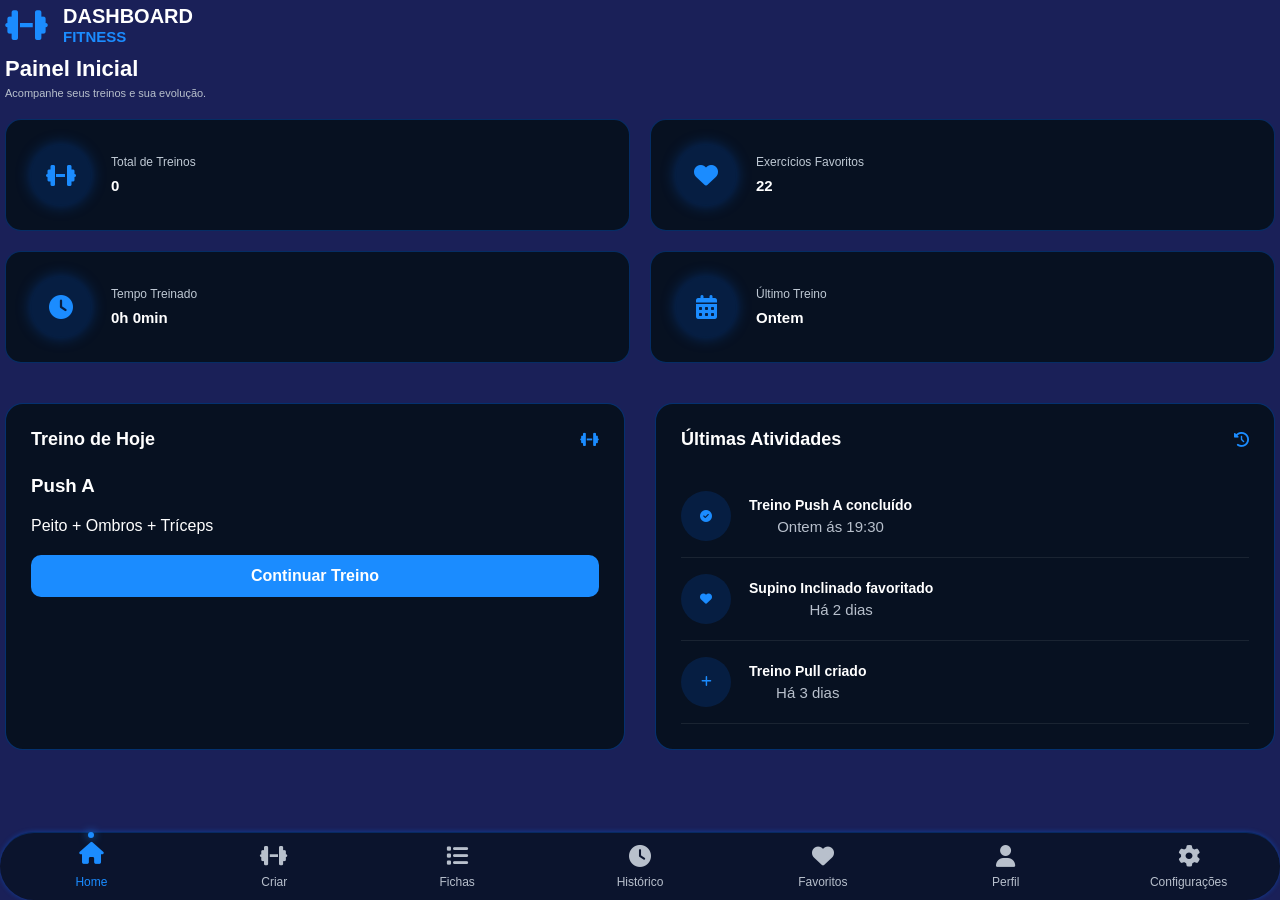
==== commit b9d0f4b9: "Ajustes a HOME" ====
--- a/index.html
+++ b/index.html
@@ -39,6 +39,7 @@
                     <div class="card-icone">
                         <i class="fa-solid fa-dumbbell"></i>
                     </div>
+                    
                     <div class="card-conteudo">
 
                         <h3>Total de Treinos</h3>
@@ -107,28 +108,6 @@
                             Peito + Ombros + Tríceps
                         </p>
 
-                        <ul class="lista-exercicios">
-
-                            <li>
-                                <span>Supino Reto</span>
-                                <i class="fa-solid fa-circle-check"></i>
-                            </li>
-
-                            <li>
-                                <span>Supino Inclinado</span>
-                                <i class="fa-solid fa-circle-check"></i>
-                            </li>
-
-                            <li>
-                                <span>Desenvolvimento</span>
-                                <i class="fa-solid fa-hourglass-half"></i>
-                            </li>
-
-                            <li>
-                                <span>Elevação Lateral</span>
-                                <i class="fa-regular fa-circle"></i>
-                            </li>
-                        </ul>
                         <button class="btn-treino">
                             Continuar Treino
 
--- a/css/global.css
+++ b/css/global.css
@@ -71,41 +71,11 @@
 
 main {
     margin: auto;
-    padding: 40px;
+    padding: 5px;
 }
 
 
-/* =========================
-   LOGO
-   ========================= */
 
-.logo {
-    display: flex;
-    align-items: center;
-
-    gap: 15px;
-    padding: 5px;
-}
-
-.logo i {
-    font-size: 34px;
-    color: var(--cor-destaque);
-}
-
-.logo span {
-    color: var(--cor-destaque);
-}
-
-.texto-logo h2 {
-    color: var(--cor-texto);
-    font-size: 20px;
-}
-
-.texto-logo span {
-    color: var(--cor-destaque);
-    font-size: 18px;
-    font-weight: bold;
-}
 
 
 /* =========================
@@ -132,9 +102,9 @@
     border-top: 1px solid rgba(0, 110, 255, .25);
 
     box-shadow:
-        0 0 12px rgba(0, 110, 255, .40);
+        0 0 5px rgba(0, 110, 255, .40);
 
-    border-radius: 20px 20px 0 0;
+    border-radius: 70px;
 
     z-index: 1000;
 }
@@ -211,19 +181,11 @@
 
 @media (max-width: 560px) {
 
-    main {
-        padding: 20px;
+
+
+@media (max-width: 767px) {
+    .menu-inferior  span {
+        display: none;
     }
-
-    .menu-inferior {
-        height: 70px;
-    }
-
-    .menu-inferior a i {
-        font-size: 20px;
-    }
-
-    .menu-inferior a span {
-        font-size: 11px;
-    }
+}
 }
--- a/css/treino.css
+++ b/css/treino.css
@@ -66,14 +66,14 @@
 }
 
 .titulo-pagina h1 {
-    font-size: 32px;
+    font-size: 20px;
     font-weight: 700;
     color: var(--cor-texto);
     line-height: 1.1;
 }
 
 .titulo-pagina p {
-    font-size: 14px;
+    font-size: 11px;
     color: var(--cor-texto-secundario);
 }
 
@@ -85,7 +85,7 @@
     justify-content: center;
     gap: 9px;
 
-    padding: 12px 18px;
+    padding: 10px 15px;
 
     
     color: var(--cor-texto);
@@ -98,7 +98,7 @@
 
     text-decoration: none;
 
-    font-size: 14px;
+    font-size: 11px;
     font-weight: 600;
 
     transition: 
@@ -133,7 +133,7 @@
 .card-resumo {
     position: relative;
     min-height: 80px;
-    padding: 16px;
+    padding: 10px;
     border: 1px solid var(--treino-borda-card);
     border-radius: 15px;
     color: var(--treino-card-texto);
@@ -159,21 +159,21 @@
 
 /* Titulo */
 .card-resumo-conteudo > span {
-    font-size: 13px;
+    font-size: 10px;
     font-weight: 500;
 
 }
 
 /* número */
 .card-resumo-conteudo strong {
-    font-size: 25px;
+    font-size: 18px;
     font-weight: 700;
     line-height: 1;
 }
 
 /* Unidade "min" */
 .card-resumo-conteudo strong small {
-    font-size: 10px;
+    font-size: 5px;
     margin-left: 3px;
     font-weight: 600;
 
@@ -183,7 +183,7 @@
 /* Ícone */
 .card-resumo > i {
     margin-left: auto;
-    font-size: 20px;
+    font-size: 15px;
     opacity: .75;
 }
 
@@ -213,10 +213,10 @@
 
     align-items: center;
 
-    gap: 28px;
+    gap: 5px;
 
     margin-top: 20px;
-    margin-bottom: 24px;
+    margin-bottom: 5px;
 }
 
 /* campo busca */
@@ -230,11 +230,11 @@
 /* input */
 
 .campo-busca-treinos input {
-    width: 100%;
-
-    height: 48px;
-
-    padding: 0 18px 0 48px;
+  
+
+    height: 40px;
+
+    padding: 0 15px 0 45px;
 
     border: 1px solid var(--treino-borda-card);
 
@@ -245,7 +245,7 @@
 
     font-family: var(--font-padrao);
 
-    font-size: 14px;
+    font-size: 10px;
 
     outline: none;
 
@@ -263,7 +263,7 @@
     transform: translateY(-50%);
 
    
-
+    font-size: 13px;
     pointer-events: none;
 }
 
@@ -287,9 +287,9 @@
 }
 
 .filtro-objetivo select {
-    width: 100%;
-    height: 48px;
-    padding: 0 16px;
+    width: 120px;
+    height: 40px;
+    padding: 0 10px;
     border: 1px solid var(--treino-borda-card);
     border-radius: 8px;
 
@@ -298,7 +298,7 @@
 
     font-family: var(--font-padrao);
 
-    font-size: 14px;
+    font-size: 10px;
     outline: none;
     cursor: pointer;
 
@@ -314,8 +314,8 @@
 /* Botão de filtros */
 
 .btn-filtros {
-    width: 48px;
-    height: 48px;
+    width: 60px;
+    height: 40px;
 
     display: flex;
     align-items: center;
@@ -349,10 +349,12 @@
 
 .lista-treinos {
     display: grid;
-    grid-template-columns: repeat(auto-fit, minmax(500px, 1fr));  /* O navegador calcula automaticamente quantos cards cabem */
-
-    gap: 10px;
-    padding: 20px 20px;
+    min-height: 20px;
+    grid-template-columns: minmax(0, 1fr);  /* O navegador calcula automaticamente quantos cards cabem */
+
+    gap: 8px;
+    padding: 8px 10px;
+    box-sizing: border-box;
 
     
 
@@ -361,7 +363,10 @@
 
 .card-ficha {
     display: flex;
-    min-height: 260px;
+    width: 100%;
+    
+   
+    min-height: 100px;
     background: rgba(3, 15, 30, .88);
     border: 2px solid var(--cor-primaria);
     border-radius: 22px;
@@ -369,27 +374,16 @@
     overflow: hidden;
 }
 
-/* imagem */
-.imagem-ficha {
-    width: 30%;
-    min-height: 260px;
-    flex-shrink: 0;
-    overflow: hidden;
-    
-}
-
-.imagem-ficha img {
-    width: 100%;
-    height: 100%;
-    object-fit: contain;
-    display: block;
-}
+
+
 
 /* Conteúdo da ficha */
 .conteudo-ficha {
 
-    width: 65%;
-    padding: 10px 15px;
+    flex: 1;
+    
+    width: auto;
+    padding: 5px 10px;
     box-sizing: border-box;
     min-width: 0;
 }
@@ -398,12 +392,12 @@
     display: flex;
     justify-content: space-between;
     align-items: center;
-    gap: 10px;
+    gap: 5px;
 }
 /* Titulo  */
 .cabecalho-ficha h2 {
     color: var(--cor-texto);
-    font-size: 23px;
+    font-size: 14px;
     font-weight: 700;
     margin: 0;
     white-space: nowrap;
@@ -420,7 +414,7 @@
     align-items: center;
     gap: 6px;
 
-    padding: 6px 10px;
+    padding: 3px 5px;
 
     color: var(--cor-destaque);
     background: rgba(0, 110, 255, 0.12);
@@ -428,7 +422,7 @@
     border: 1px solid var(--cor-destaque);
     border-radius: 20px;
 
-    font-size: 14px;
+    font-size: 10px;
     font-weight: 600;
 
     white-space: nowrap;
@@ -439,21 +433,21 @@
     font-size: 13px;
 }
 
-/* Dia da semana  */
-.dia-ficha {
+/* quantidade series */
+.quantidade-series {
     display: flex;
     align-items: center;
     gap: 10px;
 
-    margin: 8px 0 16px;
+    margin: 5px 0 10px;
 
     color: rgba(190, 220, 255, 0.85);
-    font-size: 15px;
-}
-
-.dia-ficha i {
+    font-size: 13px;
+}
+
+.quantidade-series i {
     color: var(--cor-texto);
-    font-size: 15px;
+    font-size: 13px;
 }
 
 /* Bloco de informação da ficha do meio  */
@@ -462,7 +456,9 @@
     align-items: center;
     gap: 15px;
 
-    padding: 10px 12px;
+    
+
+    padding: 5px 8px;
 
     border: 1px solid var(--cor-destaque);
     border-radius: 12px;
@@ -470,7 +466,7 @@
     margin-bottom: 14px;
 
     color: var(--cor-texto);
-    font-size: 14px;
+    font-size: 10px;
 }
 
 /* Criando as divisorias  */
@@ -491,30 +487,8 @@
     white-space: nowrap;
 }
 
-/* lista de exercícios da ficha. */
-.exercicios-ficha {
-    display: flex;
-    align-items: center;
-    flex-wrap: wrap;
-    gap: 4px 8px;
-    color: rgba(190, 220, 255, 0.85);
-
-    font-size: 13px;
-}
-
-.exercicios-ficha > i {
-    color: var(--cor-destaque);
-    margin-right: 5px;
-}
-
-/* OS pontos de divisoria */
-.exercicios-ficha span + span::before {
-    content: "·";
-    color: var(--cor-destaque);
-    margin-right: 8px;
-    font-size: 20px;
-    
-}
+
+
 
 /* Linha azul antes do botões */
 .acoes-ficha {
@@ -535,10 +509,10 @@
     border: none;
     border-radius: 6px;
 
-    padding: 6px 10px;
-
-    font-size: 12px;
-    font-weight: 600;
+    padding: 6px 8px;
+
+    font-size: 8px;
+    font-weight: 800;
 
     cursor: pointer;
 
@@ -571,21 +545,24 @@
 
 /* Botão editar */
 .btn-editar {
+    display: flex;
+    align-items: center;
+
+
     background: var(--treino-fundo-input);
     color: var(--cor-destaque);
 
 
-    display: flex;
-    align-items: center;
+
     gap: 5px;
 
     cursor: pointer;
 
     border: 1px solid var(--treino-borda-hover);
     border-radius: 6px;
-    padding: 6px 10px;
+    padding: 6px 8px;
     font-weight: 600;
-    font-size: 12px;
+    font-size: 8px;
 
 
 }
@@ -603,8 +580,8 @@
     align-items: center;
     justify-content: center;
 
-    width: 32px;
-    height: 32px;
+    width: 25px;
+    height: 25px;
     padding: 0;
 
     cursor: pointer;
@@ -617,3 +594,11 @@
     color: var(--treino-cor-excluir);
 }
 
+
+/* Card da minhas fichas, faz duas colunas no desktop */
+@media (min-width: 1024px) {
+    .lista-treinos {
+        grid-template-columns: repeat(auto-fit, minmax(500px, 1fr));
+    }
+}
+
--- a/css/home.css
+++ b/css/home.css
@@ -26,6 +26,46 @@
     --home-sombra-card: rgba(0, 110, 255, .25);
 }
 
+/* =========================
+   LOGO
+   ========================= */
+
+.logo {
+    display: flex;
+    align-items: center;
+
+    gap: 15px;
+    padding: 5px;
+}
+
+.logo i {
+    font-size: 34px;
+    color: var(--cor-destaque);
+}
+
+.logo span {
+    color: var(--cor-destaque);
+}
+
+.texto-logo h2 {
+    color: var(--cor-texto);
+    font-size: 20px;
+}
+
+.texto-logo span {
+    color: var(--cor-destaque);
+    font-size: 15px;
+    font-weight: bold;
+}
+
+.titulo-home {
+    font-size: 11px;
+}
+
+.titulo-home p {
+    margin-top: 5px;
+    color: var(--home-texto-descricao);
+}
 
 /* =========================
    CARDS PRINCIPAIS
@@ -34,11 +74,17 @@
 .cards {
     display: grid;
 
-    grid-template-columns: repeat(4, 1fr);
+  
+    grid-template-columns: repeat(2, 1fr);
+    
+
+    
+
+    
 
     gap: 20px;
 
-    margin-top: 40px;
+    margin-top: 20px;
 }
 
 
@@ -105,7 +151,7 @@
    ========================= */
 
 .card-conteudo h3 {
-    font-size: 16px;
+    font-size: 12px;
 
     font-weight: 500;
 
@@ -115,8 +161,8 @@
 }
 
 
-.card-valor {
-    font-size: 34px;
+.card-valor  {
+    font-size: 15px;
 
     font-weight: 700;
 }
@@ -163,14 +209,14 @@
 
 
 .cabecalho-painel h2 {
-    font-size: 22px;
+    font-size: 18px;
 
     font-weight: 600;
 }
 
 
 .cabecalho-painel i {
-    font-size: 24px;
+    font-size: 15px;
 
     color: var(--cor-destaque);
 }
@@ -189,25 +235,48 @@
 }
 
 
-.conteudo-painel h3 {
-    font-size: 24px;
+
+
+/* =========================
+   BOTÃO DE TREINO
+   ========================= */
+
+.btn-treino {
+    background: var(--cor-destaque);
 
     color: white;
-}
-
-
-.conteudo-painel p {
-    color: var(--home-texto-descricao);
-
-    font-size: 15px;
-}
-
-
-/* =========================
-   LISTA DE EXERCÍCIOS
-   ========================= */
-
-.lista-exercicios {
+
+    border: none;
+
+    border-radius: 10px;
+
+    padding: 12px 20px;
+
+    font-size: 16px;
+
+    font-weight: 600;
+
+    cursor: pointer;
+
+    transition: .3s;
+}
+
+
+.btn-treino:hover {
+    background: var(--cor-destaque-transparente);
+
+    transform: translateY(-2px);
+
+    box-shadow:
+        0 8px 20px rgba(0, 110, 255, .30);
+}
+
+
+/* =========================
+   LISTA DE ATIVIDADES
+   ========================= */
+
+.lista-atividades {
     list-style: none;
 
     padding: 0;
@@ -215,82 +284,17 @@
 }
 
 
-.lista-exercicios li {
-    display: flex;
-
-    justify-content: space-between;
-    align-items: center;
-
-    padding: 10px 0;
+.lista-atividades li {
+    display: flex;
+
+    align-items: center;
+
+    gap: 18px;
+
+    padding: 16px 0;
 
     border-bottom:
         1px solid rgba(255, 255, 255, .08);
-}
-
-
-.lista-exercicios li:last-child {
-    border-bottom: none;
-}
-
-
-/* =========================
-   BOTÃO DE TREINO
-   ========================= */
-
-.btn-treino {
-    background: var(--cor-destaque);
-
-    color: white;
-
-    border: none;
-
-    border-radius: 10px;
-
-    padding: 12px 20px;
-
-    font-size: 16px;
-
-    font-weight: 600;
-
-    cursor: pointer;
-
-    transition: .3s;
-}
-
-
-.btn-treino:hover {
-    background: var(--cor-destaque-transparente);
-
-    transform: translateY(-2px);
-
-    box-shadow:
-        0 8px 20px rgba(0, 110, 255, .30);
-}
-
-
-/* =========================
-   LISTA DE ATIVIDADES
-   ========================= */
-
-.lista-atividades {
-    list-style: none;
-
-    padding: 0;
-    margin: 0;
-}
-
-
-.lista-atividades li {
-    display: flex;
-
-    align-items: center;
-
-    gap: 18px;
-
-    padding: 16px 0;
-
-    border-bottom:
-        1px solid rgba(255, 255, 255, .08);
 
     transition: .3s;
 }
@@ -308,8 +312,8 @@
    ========================= */
 
 .atividade-icone {
-    width: 45px;
-    height: 45px;
+    width: 50px;
+    height: 50px;
 
     display: flex;
 
@@ -322,7 +326,7 @@
 
     color: var(--cor-destaque);
 
-    font-size: 18px;
+    font-size: 12px;
 }
 
 
@@ -330,30 +334,32 @@
    INFORMAÇÕES DA ATIVIDADE
    ========================= */
 
-.atividade-info {
-    display: flex;
+.atividade-info  {
+    display: flex;
+    align-items: center;
+    justify-content: center;
+
 
     flex-direction: column;
 
+    
+
     gap: 5px;
 }
 
-
 .atividade-info h3 {
-    font-size: 16px;
-
-    font-weight: 600;
-
-    margin-bottom: 4px;
-
-    color: white;
-}
+    font-size: 14px;
+
+}
+
+
+
 
 
 .atividade-info p {
     color: var(--home-texto-descricao);
 
-    font-size: 14px;
+    font-size: 15px;
 }
 
 
@@ -362,87 +368,7 @@
    ========================= */
 
 
-/* Tablets */
-
-@media (max-width: 1024px) {
-
-    .cards {
-        gap: 16px;
-    }
-}
-
-
-/* Tablets menores */
-
-@media (max-width: 768px) {
-
-    .cards {
-        grid-template-columns: repeat(2, 1fr);
-    }
-
-    .usuario {
-        gap: 15px;
-    }
-
-    .usuario article {
-        padding: 18px;
-    }
-
-    .conteudo-painel h3 {
-        font-size: 20px;
-    }
-
-    .lista-exercicios li,
-    .lista-atividades li {
-        padding: 8px 0;
-    }
-}
-
-
-/* Celulares */
-
-@media (max-width: 560px) {
-
-    .cards {
-        gap: 12px;
-    }
-
-    .card {
-        padding: 15px;
-
-        gap: 15px;
-    }
-
-    .card-valor {
-        font-size: 28px;
-    }
-
-    .card-icone {
-        width: 30px;
-        height: 30px;
-
-        font-size: 15px;
-    }
-
-    .usuario {
-        gap: 10px;
-    }
-
-    .usuario article {
-        padding: 15px;
-    }
-
-    .btn-treino {
-        width: 100%;
-    }
-}
-
-
-/* Celulares muito pequenos */
-
-@media (max-width: 360px) {
-
-    .cards {
-        grid-template-columns: 1fr;
-    }
-}+
+
+
+
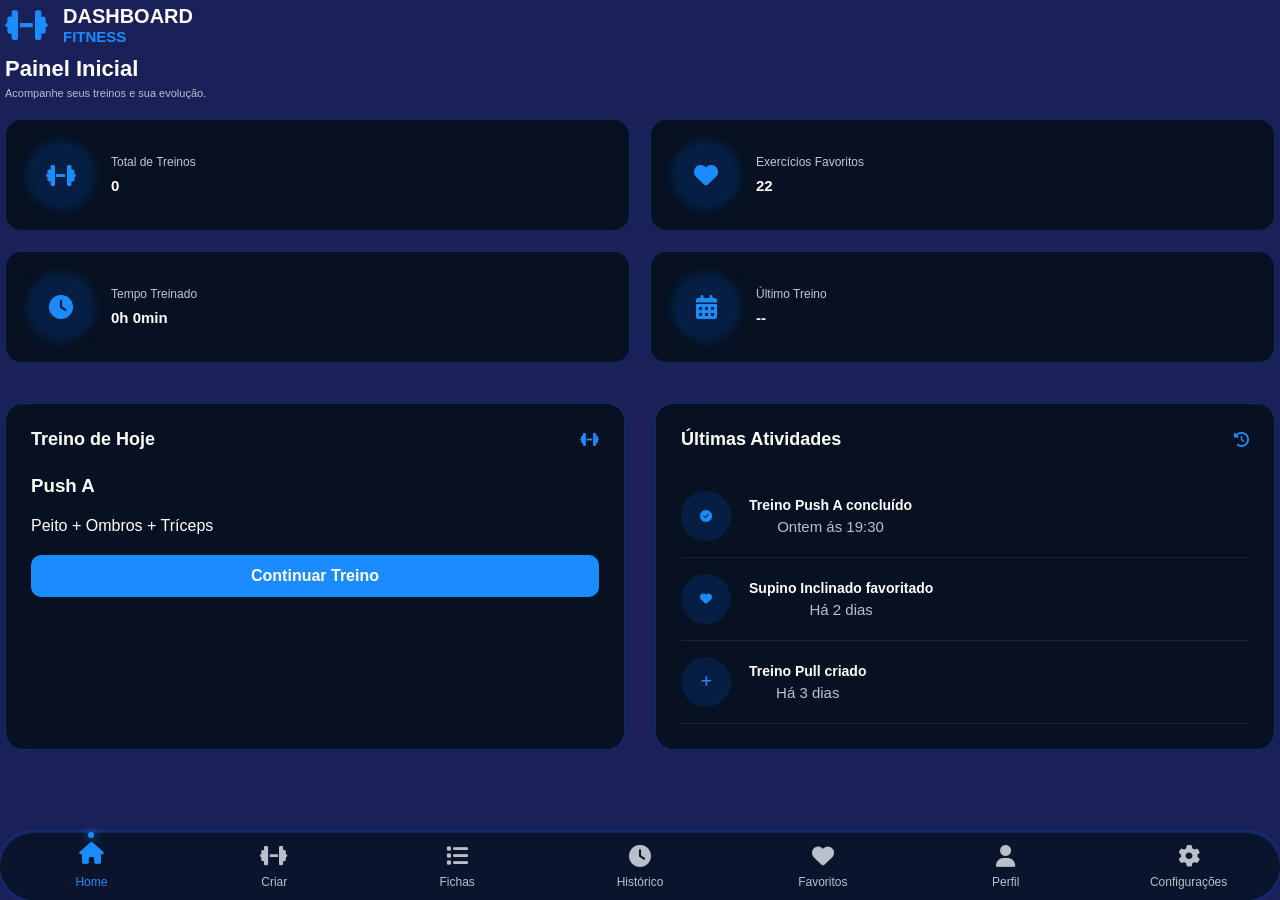
==== commit 74aaf2f0: "implementado a funcionalidade tempo de treino e último treino" ====
--- a/index.html
+++ b/index.html
@@ -86,8 +86,9 @@
                     </div>
                     <div class="card-conteudo">
                         <h3>Último Treino</h3>
-                        <span class="card-valor">
-                            Ontem
+
+                        <span class="card-valor" id="ultimo-treino">
+                           --
 
                         </span>
 
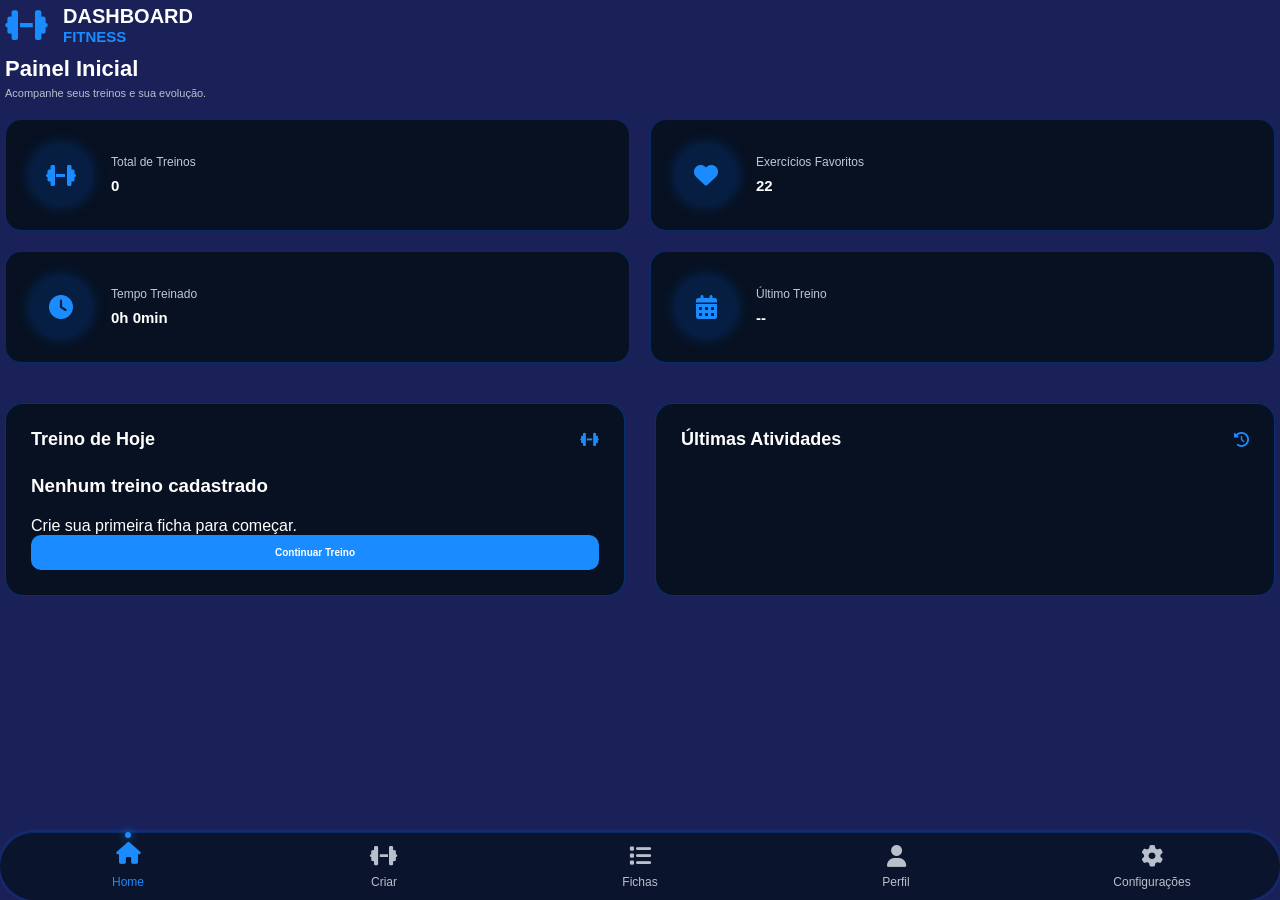
==== commit 9e1a8f81: "Novas funcionalidades na página home" ====
--- a/index.html
+++ b/index.html
@@ -102,19 +102,22 @@
                         <h2>Treino de Hoje</h2>
                         <i class="fa-solid fa-dumbbell"></i>
                     </header>
+
                     <div class="conteudo-painel">
-                        <h3>Push A</h3>
-
-                        <p>
-                            Peito + Ombros + Tríceps
+                        <h3 id="nome-treino-hoje">--</h3>
+
+                        <p id="grupos-treino-hoje">
+                           --
                         </p>
 
-                        <button class="btn-treino">
-                            Continuar Treino
-
-                        </button>
-
-                    </div>
+
+                    </div>
+
+                    
+                    <button id="btn-continuar-treino" class="btn-treino">
+                        Continuar Treino
+
+                    </button>
 
 
                 </article>
@@ -127,7 +130,7 @@
 
                     <div class="conteudo-painel">
 
-                        <ul class="lista-atividades">
+                        <ul id="lista-atividades" class="lista-atividades">
 
                             <li>
 
@@ -141,7 +144,7 @@
                                 </div>
 
                             </li>
-                            <li>
+   <!--                           <li>
 
                                 <div class="atividade-icone">
                                     <i class="fa-solid fa-heart"></i>
@@ -151,7 +154,7 @@
                                     <h3>Supino Inclinado favoritado</h3>
                                     <p>Há 2 dias</p>
                                 </div>
-                            </li>
+                            </li>  -->
                             <li>
                                 
                                 <div class="atividade-icone">
@@ -190,17 +193,17 @@
                 <i class="fa-solid fa-list"></i>
                 <span>Fichas</span>
             </a>
-
+<!-- 
             <a href="pages/historico-treino.html">
                 <i class="fa-solid fa-clock"></i>
                 <span>Histórico</span>
-            </a>
-
+            </a> -->
+<!-- 
             <a href="pages/exercicios-favoritos.html">
                 <i class="fa-solid fa-heart"></i>
                 <span>Favoritos</span>
             </a>
-
+ -->
             <a href="pages/perfil.html">
                 <i class="fa-solid fa-user"></i>
                 <span>Perfil</span>
--- a/css/home.css
+++ b/css/home.css
@@ -173,7 +173,8 @@
    ========================= */
 
 .usuario {
-    display: flex;
+   display: flex;
+    
 
     gap: 30px;
 
@@ -184,6 +185,9 @@
 .usuario article {
     flex: 1;
 
+    display: flex;
+    flex-direction: column;
+
     background: var(--home-fundo-card);
 
     border: 1px solid var(--home-borda-painel);
@@ -230,8 +234,9 @@
     display: flex;
 
     flex-direction: column;
-
     gap: 20px;
+
+    flex: 1;
 }
 
 
@@ -242,6 +247,7 @@
    ========================= */
 
 .btn-treino {
+   
     background: var(--cor-destaque);
 
     color: white;
@@ -250,9 +256,11 @@
 
     border-radius: 10px;
 
+    margin-top: auto;
+
     padding: 12px 20px;
 
-    font-size: 16px;
+    font-size: 10px;
 
     font-weight: 600;
 
@@ -281,8 +289,15 @@
 
     padding: 0;
     margin: 0;
-}
-
+
+    max-height: 280px;
+    overflow-y: auto;
+    scrollbar-width: none;
+    -ms-overflow-style: none;
+}
+.lista-atividades::-webkit-scrollbar {
+    display: none;
+}
 
 .lista-atividades li {
     display: flex;
@@ -359,7 +374,7 @@
 .atividade-info p {
     color: var(--home-texto-descricao);
 
-    font-size: 15px;
+    font-size: 13px;
 }
 
 
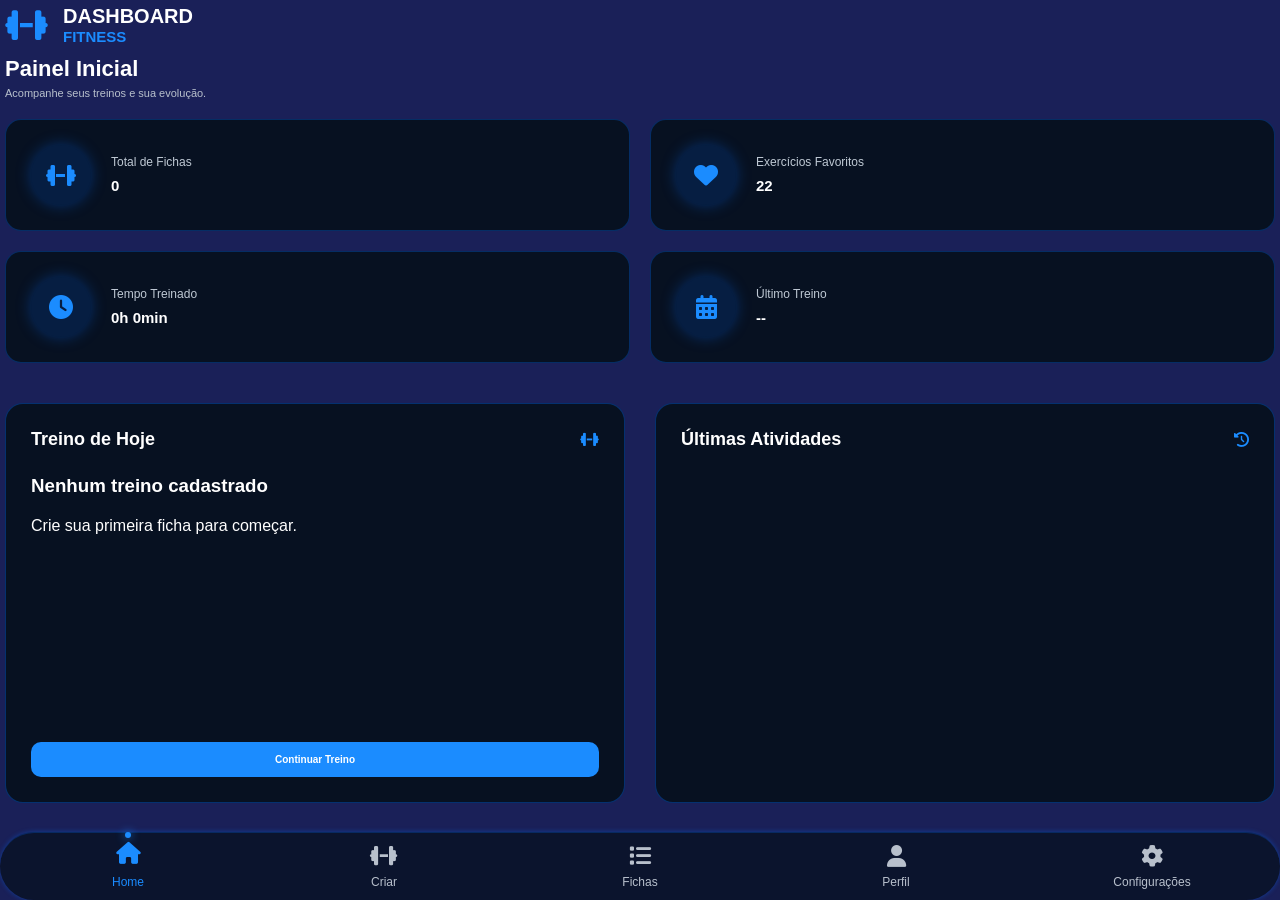
==== commit 096f40f6: "Terminando a logica do card ultimas atividades da home" ====
--- a/index.html
+++ b/index.html
@@ -42,7 +42,7 @@
                     
                     <div class="card-conteudo">
 
-                        <h3>Total de Treinos</h3>
+                        <h3>Total de Fichas</h3>
 
                         <span class="card-valor" id="total-treinos">
                             15
--- a/css/home.css
+++ b/css/home.css
@@ -184,6 +184,8 @@
 
 .usuario article {
     flex: 1;
+    min-width: 0;
+    height: 400px;
 
     display: flex;
     flex-direction: column;
@@ -327,21 +329,10 @@
    ========================= */
 
 .atividade-icone {
-    width: 50px;
-    height: 50px;
-
-    display: flex;
-
-    justify-content: center;
-    align-items: center;
-
-    border-radius: 50%;
-
-    background: var(--home-fundo-icone);
-
-    color: var(--cor-destaque);
-
+
+    color: var(--cor-destaque);
     font-size: 12px;
+
 }
 
 
